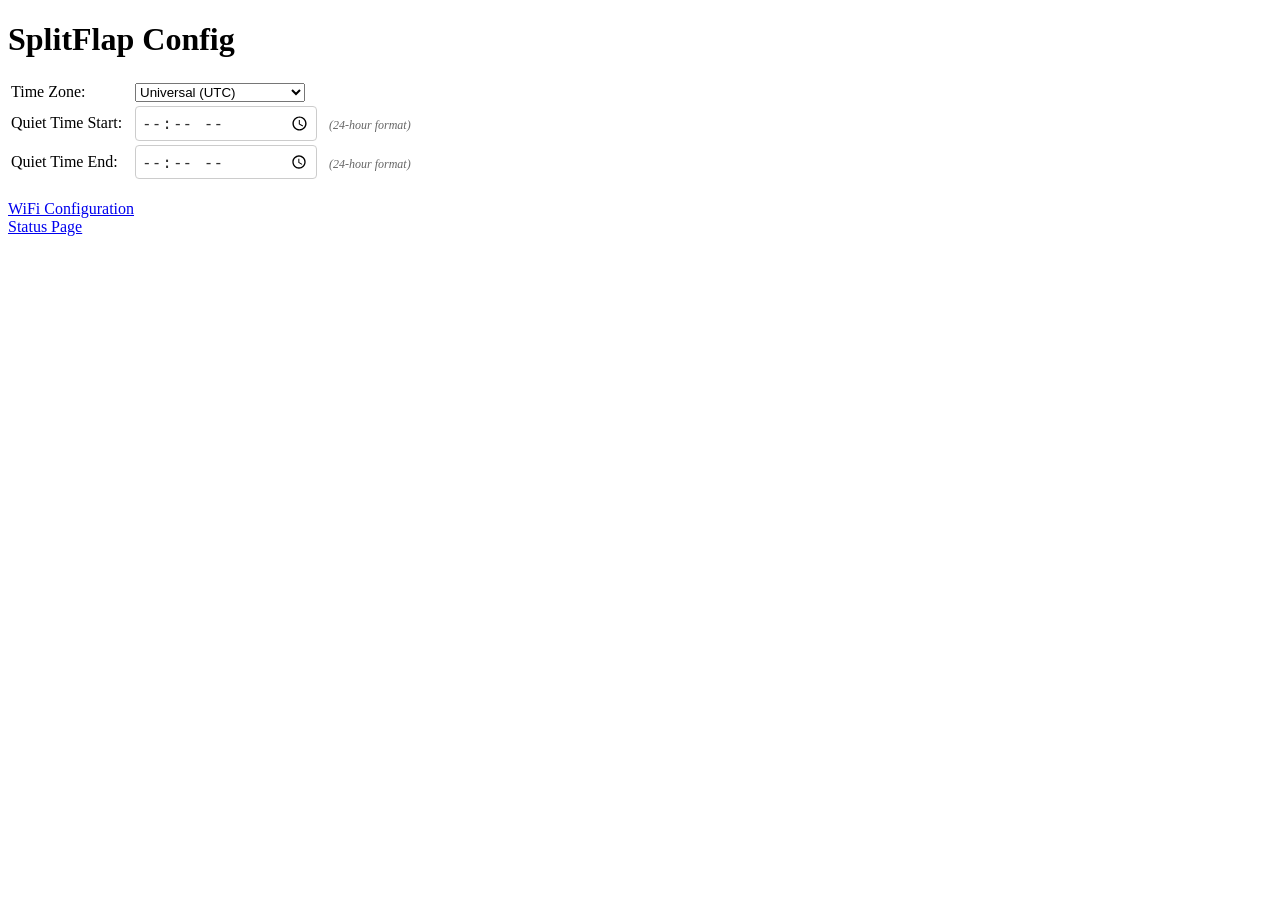
==== firmware/data/config.html @ c20dc147 "Add config and settings for timezone and quiet times" ====
<!DOCTYPE html>
<html lang="en">

<head>
	<meta charset="utf-8">
	<title>SplitFlap Config</title>
	<meta name="description"
		  content="">
	<meta name="viewport"
		  content="width=device-width, initial-scale=1">
	<link rel="stylesheet"
		  href="config.css">
	<script src="config.js"></script>
</head>

<body>
	<h1>SplitFlap Config</h1>
	<table>
		<tr>
			<td class="textColumn"> Time Zone: </td>
			<td>
				<select name="timezones"
						class="common_width"
						id="timezones"
						title="Time Zone picker"
						onchange="timezoneOnChange(this)">
					<option value="0">Universal (UTC)</option>
					<option value="1">New York (EST/EDT)</option>
					<option value="2">Chicago (CST/CDT)</option>
					<option value="3">Denver (MST/MDT)</option>
					<option value="4">Los Angeles (PST/PDT)</option>
				</select>
			</td>
		</tr>

		<tr>
			<td class="textColumn"> Quiet Time Start: </td>
			<td>
				<input type="time"
					   title="Quiet Time Start picker"
					   id="quietTimeStart"
					   class="time-picker common_width"
					   onchange="quietTimeStartPickerChanged(this)">
				<span class="note">(24-hour format)</span>
			</td>
		</tr>

		<tr>
			<td class="textColumn"> Quiet Time End: </td>
			<td>
				<input type="time"
					   title="Quiet Time End picker"
					   id="quietTimeEnd"
					   class="time-picker common_width"
					   onchange="quietTimeEndPickerChanged(this)">
				<span class="note">(24-hour format)</span>
			</td>
		</tr>

	</table>

	<br />
	<a href="/network/config.html">WiFi Configuration</a>

	<br />
	<a href="/index.html">Status Page</a>
</body>

</html>
---- firmware/data/config.css ----
input.common_width,
select.common_width {
	width: 170px;
}

input.common_width_text {
	width: 162px;
}

td.textColumn {
	width: 120px;
}

/* Styling for the time picker */
input[type="time"] {
	padding: 5px;
	border: 1px solid #ccc;
	border-radius: 4px;
	font-size: 16px;
	color: #333;
}

input[type="time"]:focus {
	border-color: #4d90fe;
	outline: none;
	box-shadow: 0 0 5px rgba(77, 144, 254, 0.5);
}

.note {
	margin-left: 8px;
	font-size: 12px;
	color: #666;
	font-style: italic;
}

/* Styling for the location button */
.location-btn {
	padding: 5px 10px;
	background-color: #4285f4;
	color: white;
	border: none;
	border-radius: 4px;
	cursor: pointer;
	font-size: 14px;
}

.location-btn:hover {
	background-color: #3367d6;
}

.location-btn:active {
	background-color: #2a56c6;
}
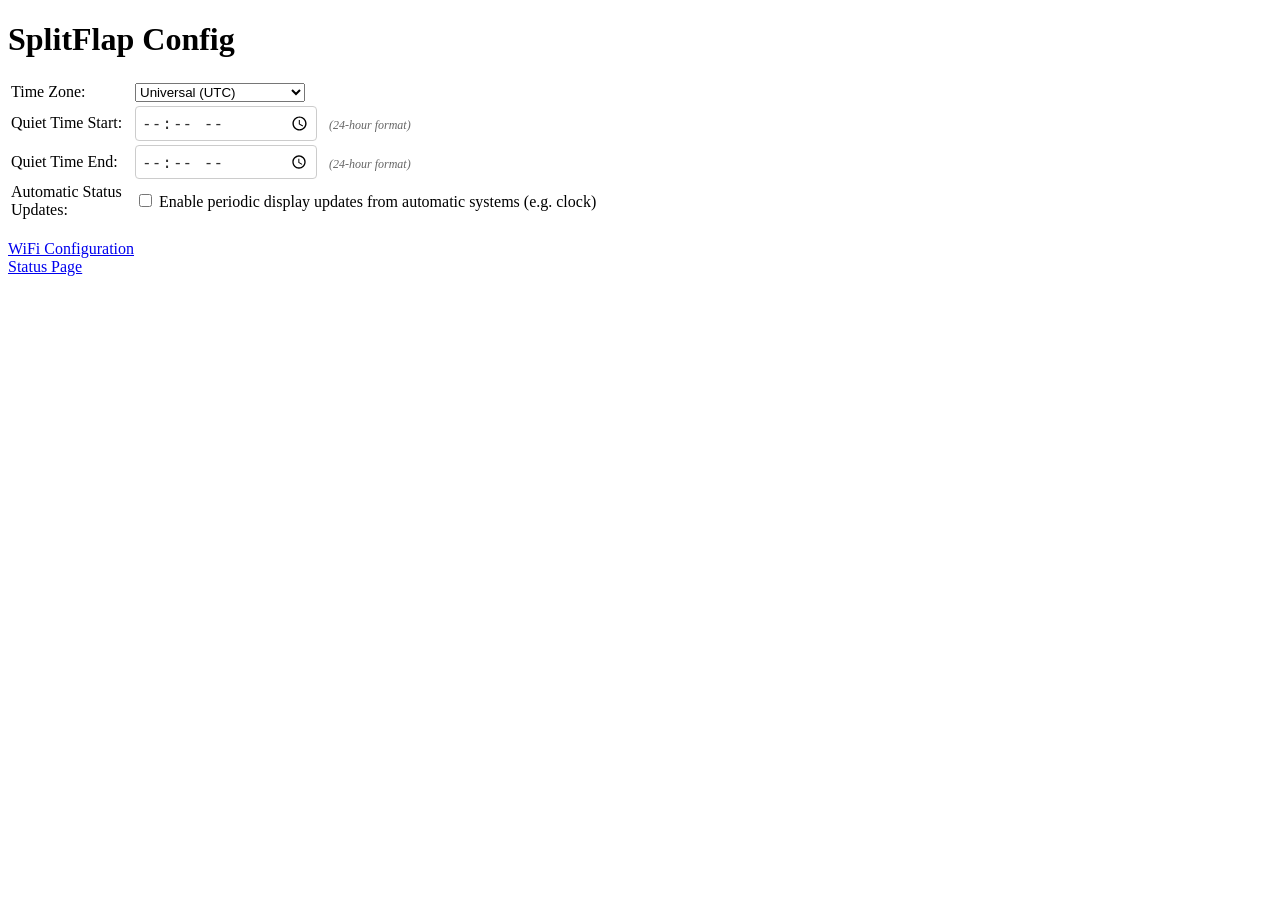
==== commit 313433f5: "Fix quiet time calculation and add a big switch to turn off auto updates (useful for development - e" ====
--- a/firmware/data/config.html
+++ b/firmware/data/config.html
@@ -57,6 +57,18 @@
 			</td>
 		</tr>
 
+		<tr>
+			<td class="textColumn"> Automatic Status Updates: </td>
+			<td>
+				<label>
+					<input type="checkbox"
+						   id="autoStatusUpdates"
+						   onchange="autoStatusUpdatesChanged(this)">
+					Enable periodic display updates from automatic systems (e.g. clock)
+				</label>
+			</td>
+		</tr>
+
 	</table>
 
 	<br />
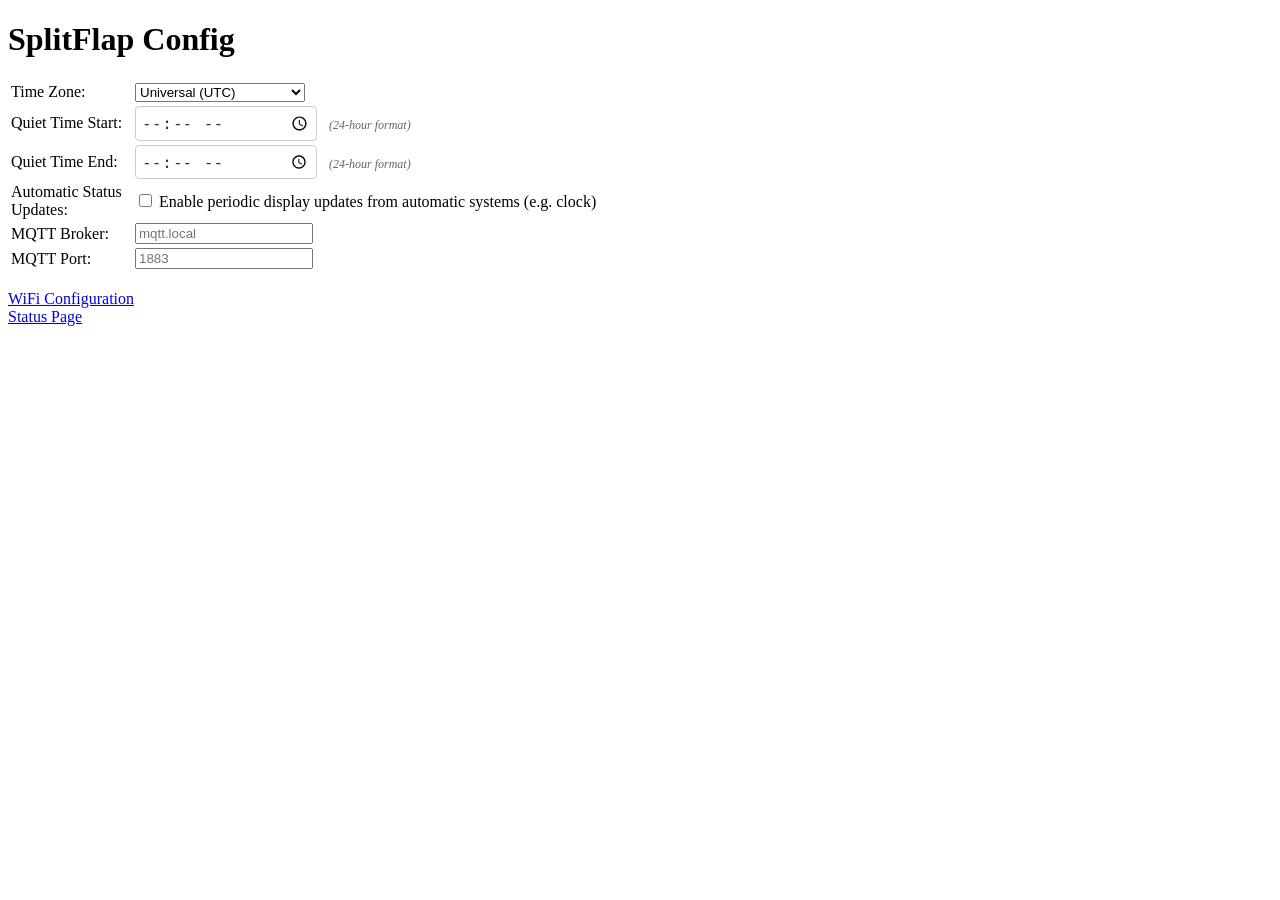
==== commit 17b1d018: "Add initial MQTT support - working but not updating display yet." ====
--- a/firmware/data/config.html
+++ b/firmware/data/config.html
@@ -69,6 +69,32 @@
 			</td>
 		</tr>
 
+		<tr>
+			<td class="textColumn"> MQTT Broker: </td>
+			<td>
+				<input type="text"
+					   title="MQTT Broker"
+					   id="mqttBroker"
+					   class="common_width"
+					   placeholder="mqtt.local"
+					   onchange="mqttBrokerChanged(this)">
+			</td>
+		</tr>
+
+		<tr>
+			<td class="textColumn"> MQTT Port: </td>
+			<td>
+				<input type="number"
+					   title="MQTT Port"
+					   id="mqttPort"
+					   class="common_width"
+					   min="1"
+					   max="65535"
+					   placeholder="1883"
+					   onchange="mqttPortChanged(this)">
+			</td>
+		</tr>
+
 	</table>
 
 	<br />
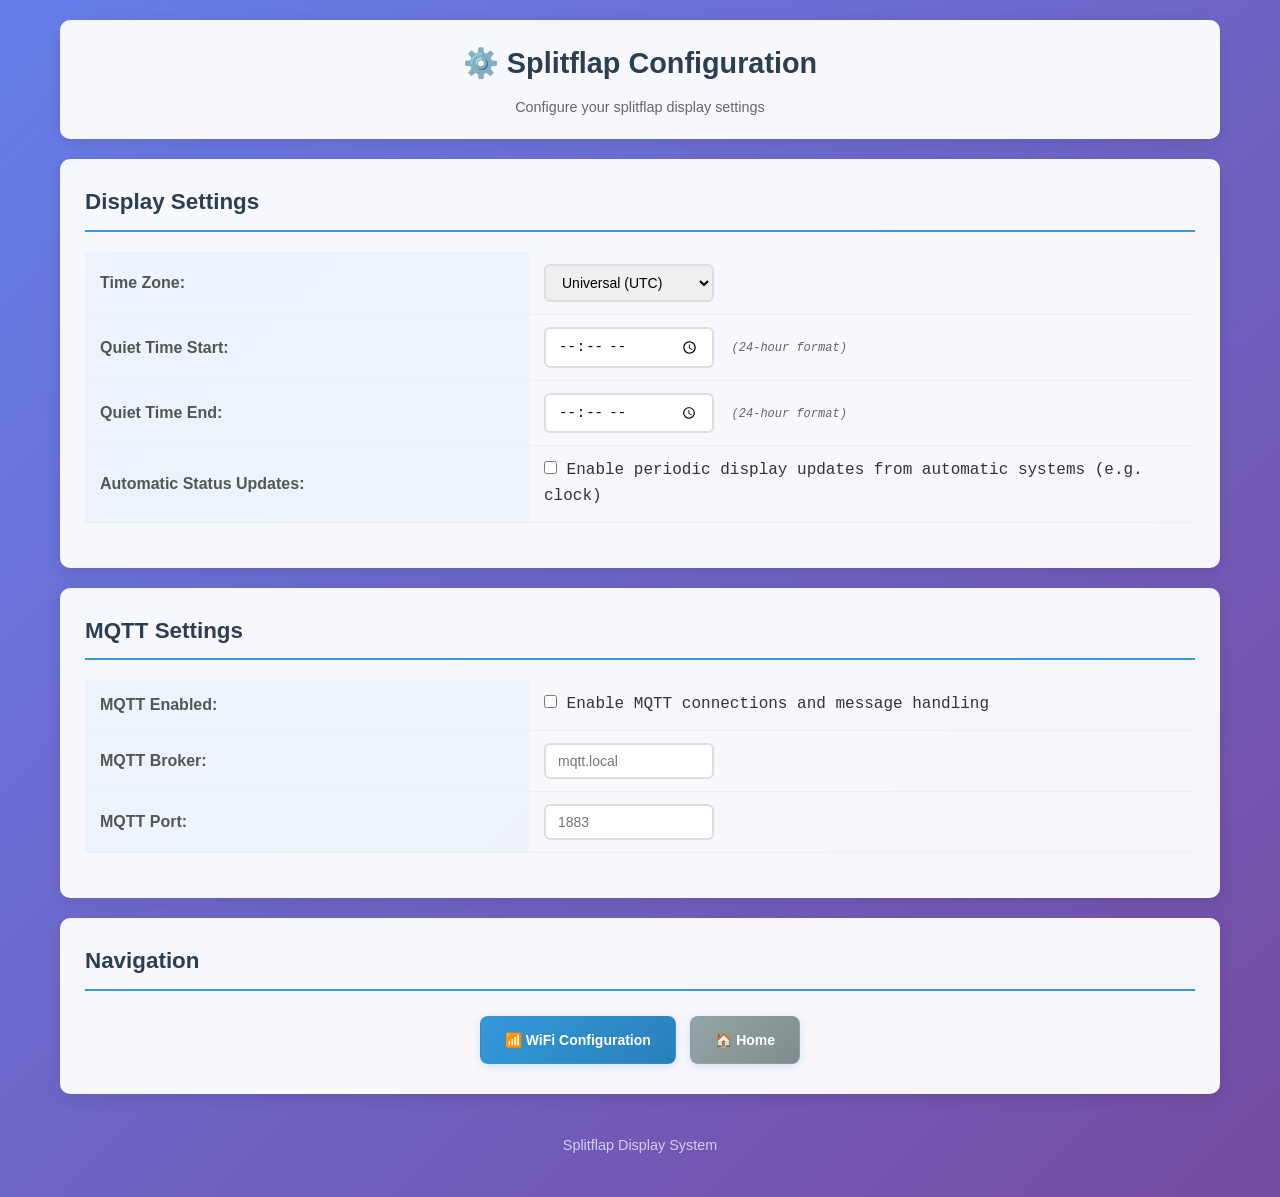
==== commit 16d06fbb: "Rework web pages to make them more modern and add a control for the MQTT listener" ====
--- a/firmware/data/config.html
+++ b/firmware/data/config.html
@@ -3,105 +3,142 @@
 
 <head>
 	<meta charset="utf-8">
-	<title>SplitFlap Config</title>
+	<title>Splitflap - Configuration</title>
 	<meta name="description"
-		  content="">
+		  content="Splitflap Display Configuration">
 	<meta name="viewport"
 		  content="width=device-width, initial-scale=1">
+	<link rel="stylesheet"
+		  href="splitflap-theme.css">
 	<link rel="stylesheet"
 		  href="config.css">
 	<script src="config.js"></script>
 </head>
 
 <body>
-	<h1>SplitFlap Config</h1>
-	<table>
-		<tr>
-			<td class="textColumn"> Time Zone: </td>
-			<td>
-				<select name="timezones"
-						class="common_width"
-						id="timezones"
-						title="Time Zone picker"
-						onchange="timezoneOnChange(this)">
-					<option value="0">Universal (UTC)</option>
-					<option value="1">New York (EST/EDT)</option>
-					<option value="2">Chicago (CST/CDT)</option>
-					<option value="3">Denver (MST/MDT)</option>
-					<option value="4">Los Angeles (PST/PDT)</option>
-				</select>
-			</td>
-		</tr>
+	<div class="container">
+		<header>
+			<h1>⚙️ Splitflap Configuration</h1>
+			<p>Configure your splitflap display settings</p>
+		</header>
 
-		<tr>
-			<td class="textColumn"> Quiet Time Start: </td>
-			<td>
-				<input type="time"
-					   title="Quiet Time Start picker"
-					   id="quietTimeStart"
-					   class="time-picker common_width"
-					   onchange="quietTimeStartPickerChanged(this)">
-				<span class="note">(24-hour format)</span>
-			</td>
-		</tr>
+		<main>
+			<div class="card">
+				<h2>Display Settings</h2>
+				<table class="info-table">
+					<tr>
+						<td class="label-col"> Time Zone: </td>
+						<td class="value-col">
+							<select name="timezones"
+									class="common_width"
+									id="timezones"
+									title="Time Zone picker"
+									onchange="timezoneOnChange(this)">
+								<option value="0">Universal (UTC)</option>
+								<option value="1">New York (EST/EDT)</option>
+								<option value="2">Chicago (CST/CDT)</option>
+								<option value="3">Denver (MST/MDT)</option>
+								<option value="4">Los Angeles (PST/PDT)</option>
+							</select>
+						</td>
+					</tr>
 
-		<tr>
-			<td class="textColumn"> Quiet Time End: </td>
-			<td>
-				<input type="time"
-					   title="Quiet Time End picker"
-					   id="quietTimeEnd"
-					   class="time-picker common_width"
-					   onchange="quietTimeEndPickerChanged(this)">
-				<span class="note">(24-hour format)</span>
-			</td>
-		</tr>
+					<tr>
+						<td class="label-col"> Quiet Time Start: </td>
+						<td class="value-col">
+							<input type="time"
+								   title="Quiet Time Start picker"
+								   id="quietTimeStart"
+								   class="time-picker common_width"
+								   onchange="quietTimeStartPickerChanged(this)">
+							<span class="note">(24-hour format)</span>
+						</td>
+					</tr>
 
-		<tr>
-			<td class="textColumn"> Automatic Status Updates: </td>
-			<td>
-				<label>
-					<input type="checkbox"
-						   id="autoStatusUpdates"
-						   onchange="autoStatusUpdatesChanged(this)">
-					Enable periodic display updates from automatic systems (e.g. clock)
-				</label>
-			</td>
-		</tr>
+					<tr>
+						<td class="label-col"> Quiet Time End: </td>
+						<td class="value-col">
+							<input type="time"
+								   title="Quiet Time End picker"
+								   id="quietTimeEnd"
+								   class="time-picker common_width"
+								   onchange="quietTimeEndPickerChanged(this)">
+							<span class="note">(24-hour format)</span>
+						</td>
+					</tr>
 
-		<tr>
-			<td class="textColumn"> MQTT Broker: </td>
-			<td>
-				<input type="text"
-					   title="MQTT Broker"
-					   id="mqttBroker"
-					   class="common_width"
-					   placeholder="mqtt.local"
-					   onchange="mqttBrokerChanged(this)">
-			</td>
-		</tr>
+					<tr>
+						<td class="label-col"> Automatic Status Updates: </td>
+						<td class="value-col">
+							<label>
+								<input type="checkbox"
+									   id="autoStatusUpdates"
+									   onchange="autoStatusUpdatesChanged(this)">
+								Enable periodic display updates from automatic systems (e.g. clock)
+							</label>
+						</td>
+					</tr>
+				</table>
+			</div>
 
-		<tr>
-			<td class="textColumn"> MQTT Port: </td>
-			<td>
-				<input type="number"
-					   title="MQTT Port"
-					   id="mqttPort"
-					   class="common_width"
-					   min="1"
-					   max="65535"
-					   placeholder="1883"
-					   onchange="mqttPortChanged(this)">
-			</td>
-		</tr>
+			<div class="card">
+				<h2>MQTT Settings</h2>
+				<table class="info-table">
+					<tr>
+						<td class="label-col"> MQTT Enabled: </td>
+						<td class="value-col">
+							<label>
+								<input type="checkbox"
+									   id="mqttEnabled"
+									   onchange="mqttEnabledChanged(this)">
+								Enable MQTT connections and message handling
+							</label>
+						</td>
+					</tr>
 
-	</table>
+					<tr>
+						<td class="label-col"> MQTT Broker: </td>
+						<td class="value-col">
+							<input type="text"
+								   title="MQTT Broker"
+								   id="mqttBroker"
+								   class="common_width"
+								   placeholder="mqtt.local"
+								   onchange="mqttBrokerChanged(this)">
+						</td>
+					</tr>
 
-	<br />
-	<a href="/network/config.html">WiFi Configuration</a>
+					<tr>
+						<td class="label-col"> MQTT Port: </td>
+						<td class="value-col">
+							<input type="number"
+								   title="MQTT Port"
+								   id="mqttPort"
+								   class="common_width"
+								   min="1"
+								   max="65535"
+								   placeholder="1883"
+								   onchange="mqttPortChanged(this)">
+						</td>
+					</tr>
+				</table>
+			</div>
 
-	<br />
-	<a href="/index.html">Status Page</a>
+			<div class="card">
+				<h2>Navigation</h2>
+				<div class="nav-links">
+					<a href="/network/config.html"
+					   class="btn">📶 WiFi Configuration</a>
+					<a href="/index.html"
+					   class="btn btn-secondary">🏠 Home</a>
+				</div>
+			</div>
+		</main>
+
+		<footer>
+			<p>Splitflap Display System</p>
+		</footer>
+	</div>
 </body>
 
 </html>
--- a/firmware/data/splitflap-theme.css
+++ b/firmware/data/splitflap-theme.css
@@ -0,0 +1,365 @@
+/* House IoT Shared Theme CSS */
+
+* {
+	margin: 0;
+	padding: 0;
+	box-sizing: border-box;
+}
+
+body {
+	font-family: 'Segoe UI', Tahoma, Geneva, Verdana, sans-serif;
+	background: linear-gradient(135deg, #667eea 0%, #764ba2 100%);
+	min-height: 100vh;
+	color: #333;
+	line-height: 1.6;
+}
+
+.container {
+	max-width: 1200px;
+	margin: 0 auto;
+	padding: 20px;
+}
+
+/* Header Styles */
+header {
+	background: rgba(255, 255, 255, 0.95);
+	border-radius: 10px;
+	padding: 20px;
+	margin-bottom: 20px;
+	box-shadow: 0 4px 15px rgba(0, 0, 0, 0.1);
+	-webkit-backdrop-filter: blur(10px);
+	backdrop-filter: blur(10px);
+	text-align: center;
+}
+
+header h1 {
+	color: #2c3e50;
+	margin-bottom: 10px;
+	font-size: 1.8em;
+}
+
+header p {
+	color: #666;
+	font-size: 0.9em;
+}
+
+/* Main Content Card */
+.card {
+	background: rgba(255, 255, 255, 0.95);
+	border-radius: 10px;
+	padding: 25px;
+	margin-bottom: 20px;
+	box-shadow: 0 4px 15px rgba(0, 0, 0, 0.1);
+	-webkit-backdrop-filter: blur(10px);
+	backdrop-filter: blur(10px);
+}
+
+.card h2 {
+	color: #2c3e50;
+	margin-bottom: 20px;
+	font-size: 1.4em;
+	border-bottom: 2px solid #3498db;
+	padding-bottom: 10px;
+}
+
+/* Button Styles */
+.btn {
+	background: linear-gradient(135deg, #3498db, #2980b9);
+	color: white;
+	border: none;
+	border-radius: 8px;
+	padding: 12px 24px;
+	cursor: pointer;
+	font-size: 14px;
+	font-weight: 600;
+	transition: all 0.3s ease;
+	text-decoration: none;
+	display: inline-block;
+	margin: 5px;
+	box-shadow: 0 2px 8px rgba(52, 152, 219, 0.2);
+	border: 1px solid rgba(52, 152, 219, 0.3);
+}
+
+.btn:hover {
+	background: linear-gradient(135deg, #2980b9, #1f5f7f);
+	transform: translateY(-2px);
+	box-shadow: 0 4px 15px rgba(52, 152, 219, 0.4);
+	color: white;
+	text-decoration: none;
+}
+
+.btn-secondary {
+	background: linear-gradient(135deg, #95a5a6, #7f8c8d);
+	border: 1px solid rgba(149, 165, 166, 0.3);
+}
+
+.btn-secondary:hover {
+	background: linear-gradient(135deg, #7f8c8d, #6c7b7d);
+	box-shadow: 0 4px 15px rgba(149, 165, 166, 0.4);
+}
+
+.btn-success {
+	background: linear-gradient(135deg, #27ae60, #219a52);
+	border: 1px solid rgba(39, 174, 96, 0.3);
+}
+
+.btn-success:hover {
+	background: linear-gradient(135deg, #219a52, #1e8449);
+	box-shadow: 0 4px 15px rgba(39, 174, 96, 0.4);
+}
+
+/* Form Styles */
+.form-group {
+	margin-bottom: 20px;
+}
+
+.form-group label {
+	display: block;
+	margin-bottom: 8px;
+	font-weight: 600;
+	color: #555;
+}
+
+.form-control {
+	width: 100%;
+	padding: 12px 15px;
+	border: 2px solid #ddd;
+	border-radius: 8px;
+	font-size: 14px;
+	transition: all 0.3s ease;
+	background: rgba(255, 255, 255, 0.9);
+}
+
+.form-control:focus {
+	outline: none;
+	border-color: #3498db;
+	box-shadow: 0 0 0 3px rgba(52, 152, 219, 0.1);
+}
+
+select.form-control {
+	cursor: pointer;
+}
+
+/* Table Styles */
+.info-table {
+	width: 100%;
+	border-collapse: collapse;
+	margin-bottom: 20px;
+}
+
+.info-table td {
+	padding: 12px 15px;
+	border-bottom: 1px solid #eee;
+}
+
+.info-table .label-col {
+	font-weight: 600;
+	color: #555;
+	width: 40%;
+	background: rgba(52, 152, 219, 0.05);
+}
+
+.info-table .value-col {
+	color: #333;
+	font-family: 'Courier New', monospace;
+}
+
+/* Status Indicators */
+.status-indicator {
+	display: inline-block;
+	padding: 6px 12px;
+	border-radius: 20px;
+	font-size: 12px;
+	font-weight: 600;
+	text-transform: uppercase;
+}
+
+.status-online {
+	background: rgba(39, 174, 96, 0.1);
+	color: #27ae60;
+	border: 1px solid rgba(39, 174, 96, 0.3);
+}
+
+.status-offline {
+	background: rgba(231, 76, 60, 0.1);
+	color: #e74c3c;
+	border: 1px solid rgba(231, 76, 60, 0.3);
+}
+
+.status-warning {
+	background: rgba(241, 196, 15, 0.1);
+	color: #f39c12;
+	border: 1px solid rgba(241, 196, 15, 0.3);
+}
+
+/* Navigation Links */
+.nav-links {
+	text-align: center;
+	margin-top: 20px;
+}
+
+.nav-links a {
+	color: #3498db;
+	text-decoration: none;
+	margin: 0 15px;
+	font-weight: 500;
+	transition: color 0.3s ease;
+}
+
+.nav-links a:hover {
+	color: #2980b9;
+	text-decoration: underline;
+}
+
+/* Ensure button styles override nav-links for elements with .btn class */
+.nav-links a.btn {
+	background: linear-gradient(135deg, #3498db, #2980b9);
+	color: white !important;
+	text-decoration: none !important;
+	border-radius: 8px;
+	padding: 12px 24px;
+	font-size: 14px;
+	font-weight: 600;
+	display: inline-block;
+	margin: 5px;
+	transition: all 0.3s ease;
+	box-shadow: 0 2px 8px rgba(52, 152, 219, 0.2);
+}
+
+.nav-links a.btn:hover {
+	background: linear-gradient(135deg, #2980b9, #1f5f7f);
+	transform: translateY(-2px);
+	box-shadow: 0 4px 15px rgba(52, 152, 219, 0.4);
+	color: white !important;
+	text-decoration: none !important;
+}
+
+.nav-links a.btn-secondary {
+	background: linear-gradient(135deg, #95a5a6, #7f8c8d);
+}
+
+.nav-links a.btn-secondary:hover {
+	background: linear-gradient(135deg, #7f8c8d, #6c7b7d);
+}
+
+.nav-links a.btn-success {
+	background: linear-gradient(135deg, #27ae60, #219a52);
+}
+
+.nav-links a.btn-success:hover {
+	background: linear-gradient(135deg, #219a52, #1e8449);
+}
+
+/* Loading and Message Styles */
+.loading {
+	text-align: center;
+	color: #666;
+	font-style: italic;
+	padding: 20px;
+}
+
+.message {
+	padding: 15px;
+	border-radius: 8px;
+	margin-bottom: 20px;
+}
+
+.message.success {
+	background: rgba(39, 174, 96, 0.1);
+	color: #27ae60;
+	border: 1px solid rgba(39, 174, 96, 0.3);
+}
+
+.message.error {
+	background: rgba(231, 76, 60, 0.1);
+	color: #e74c3c;
+	border: 1px solid rgba(231, 76, 60, 0.3);
+}
+
+.message.info {
+	background: rgba(52, 152, 219, 0.1);
+	color: #3498db;
+	border: 1px solid rgba(52, 152, 219, 0.3);
+}
+
+/* Update Status Message */
+.update-status {
+	margin-top: 1rem;
+	padding: 0.5rem;
+	display: none;
+}
+
+/* Network List Styles */
+.network-list {
+	width: 100%;
+	border-collapse: collapse;
+}
+
+.network-list td {
+	padding: 10px;
+	border-bottom: 1px solid #eee;
+	cursor: pointer;
+	transition: background-color 0.3s ease;
+}
+
+.network-list .network-name {
+	color: #3498db;
+	font-weight: 500;
+}
+
+.network-list tr:hover {
+	background: rgba(52, 152, 219, 0.05);
+}
+
+/* Footer */
+footer {
+	text-align: center;
+	padding: 20px;
+	color: rgba(255, 255, 255, 0.7);
+	font-size: 0.9em;
+}
+
+/* Responsive Design */
+@media (max-width: 768px) {
+	.container {
+		padding: 15px;
+	}
+
+	header h1 {
+		font-size: 1.5em;
+	}
+
+	.card {
+		padding: 20px;
+	}
+
+	.btn {
+		padding: 10px 20px;
+		font-size: 13px;
+	}
+}
+
+@media (max-width: 480px) {
+	.container {
+		padding: 10px;
+	}
+
+	header {
+		padding: 15px;
+	}
+
+	.card {
+		padding: 15px;
+	}
+
+	.info-table .label-col {
+		width: 100%;
+		display: block;
+	}
+
+	.info-table .value-col {
+		width: 100%;
+		display: block;
+		padding-top: 5px;
+	}
+}
--- a/firmware/data/config.css
+++ b/firmware/data/config.css
@@ -1,29 +1,20 @@
+/* Config-specific styles - works with house-iot-theme.css */
+
 input.common_width,
 select.common_width {
 	width: 170px;
+	padding: 8px 12px;
+	border: 2px solid #ddd;
+	border-radius: 6px;
+	font-size: 14px;
+	transition: all 0.3s ease;
 }
 
-input.common_width_text {
-	width: 162px;
-}
-
-td.textColumn {
-	width: 120px;
-}
-
-/* Styling for the time picker */
-input[type="time"] {
-	padding: 5px;
-	border: 1px solid #ccc;
-	border-radius: 4px;
-	font-size: 16px;
-	color: #333;
-}
-
-input[type="time"]:focus {
-	border-color: #4d90fe;
+input.common_width:focus,
+select.common_width:focus {
 	outline: none;
-	box-shadow: 0 0 5px rgba(77, 144, 254, 0.5);
+	border-color: #3498db;
+	box-shadow: 0 0 0 3px rgba(52, 152, 219, 0.1);
 }
 
 .note {
@@ -31,23 +22,4 @@
 	font-size: 12px;
 	color: #666;
 	font-style: italic;
-}
-
-/* Styling for the location button */
-.location-btn {
-	padding: 5px 10px;
-	background-color: #4285f4;
-	color: white;
-	border: none;
-	border-radius: 4px;
-	cursor: pointer;
-	font-size: 14px;
-}
-
-.location-btn:hover {
-	background-color: #3367d6;
-}
-
-.location-btn:active {
-	background-color: #2a56c6;
 }
